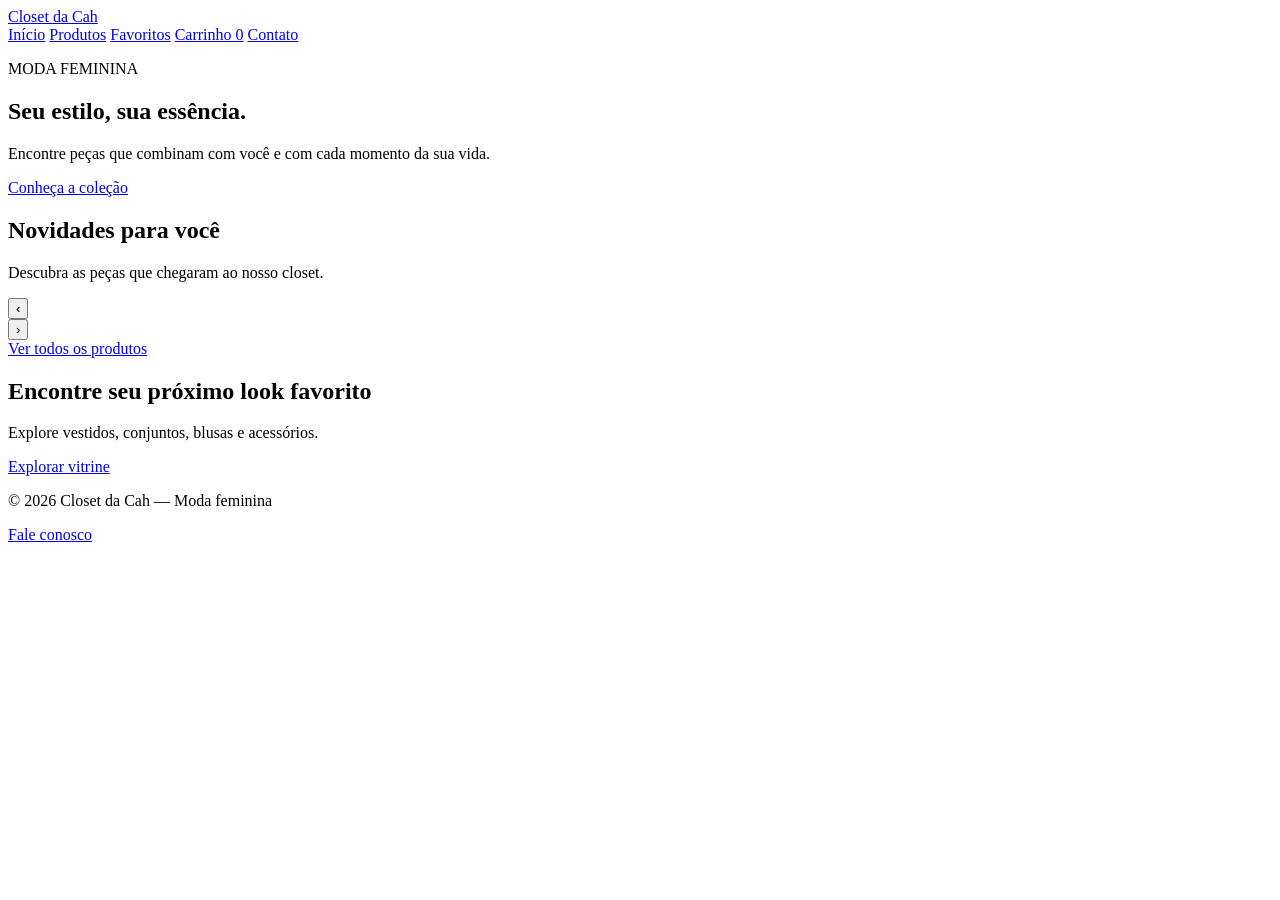
==== index.html @ eced7166 "Add initial HTML structure for Closet da Cah" ====
<!DOCTYPE html>
<html lang="pt-BR">
<head>
<meta charset="UTF-8">
<meta name="viewport" content="width=device-width, initial-scale=1.0">
<title>Closet da Cah | Moda feminina</title>
<link rel="stylesheet" href="style.css">
<script src="script.js" defer></script>
</head>
<body>
<header class="cabecalho">
<a class="logo" href="index.html">Closet <span>da Cah</span></a>
<nav>
<a href="index.html">Início</a>
<a href="produtos.html">Produtos</a>
<a href="favoritos.html">Favoritos</a>
<a href="carrinho.html">Carrinho <span id="total-carrinho">0</span></a>
<a href="contato.html">Contato</a>
</nav>
</header>
<main>
<section class="banner">
<div class="banner-conteudo">
<p class="subtitulo">MODA FEMININA</p>
<h1>Seu estilo, sua essência.</h1>
<p>Encontre peças que combinam com você e com cada momento da sua vida.</p>
<a href="produtos.html" class="botao">Conheça a coleção</a>
</div>
</section>
<section class="secao">
<h2>Novidades para você</h2>
<p class="descricao">Descubra as peças que chegaram ao nosso closet.</p>
<div class="carrossel">
<button class="seta" id="anterior" aria-label="Novidade anterior">‹</button>
<div id="novidades" class="grade-produtos"></div>
<button class="seta" id="proximo" aria-label="Próxima novidade">›</button>
</div>
<div class="centralizado">
<a href="produtos.html" class="botao botao-claro">Ver todos os produtos</a>
</div>
</section>
<section class="chamada">
<h2>Encontre seu próximo look favorito</h2>
<p>Explore vestidos, conjuntos, blusas e acessórios.</p>
<a href="produtos.html" class="botao">Explorar vitrine</a>
</section>
</main>
<footer>
<p>© 2026 Closet da Cah — Moda feminina</p>
<a href="contato.html">Fale conosco</a>
</footer>
</body>
</html>
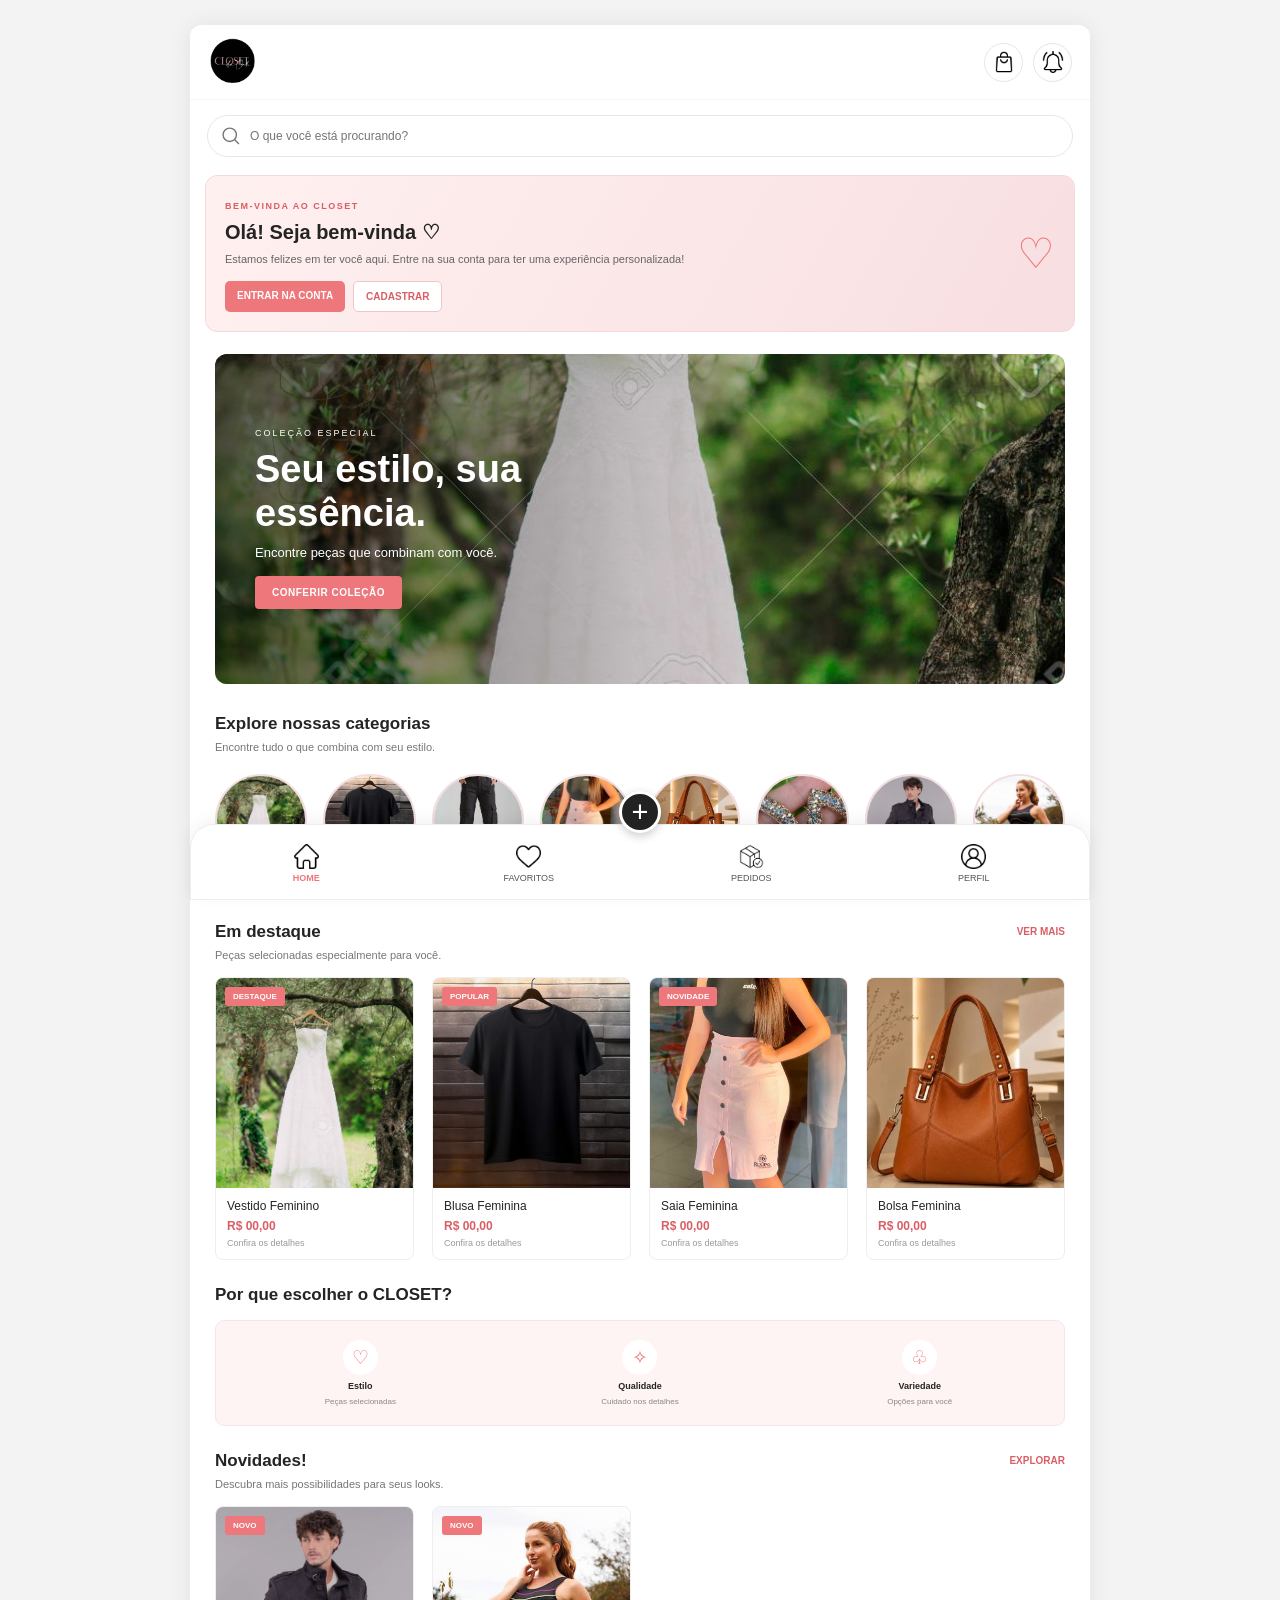
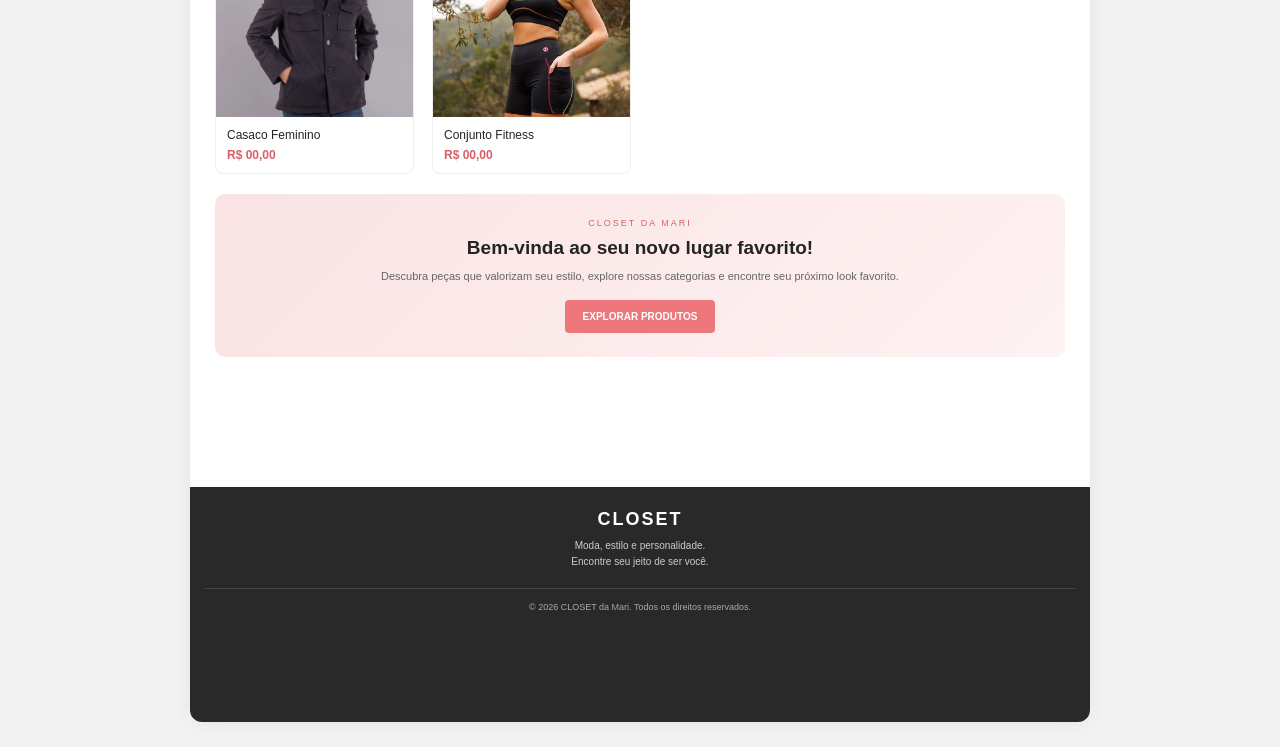
==== commit caf3fac8: "Atualizações do site" ====
--- a/index.html
+++ b/index.html
@@ -1,53 +1,1243 @@
+
 <!DOCTYPE html>
 <html lang="pt-BR">
 <head>
-<meta charset="UTF-8">
-<meta name="viewport" content="width=device-width, initial-scale=1.0">
-<title>Closet da Cah | Moda feminina</title>
-<link rel="stylesheet" href="style.css">
-<script src="script.js" defer></script>
+  <meta charset="UTF-8">
+  <meta name="viewport" content="width=device-width, initial-scale=1.0">
+  <title>CLOSET da Mari - Início</title>
+
+  <style>
+    * { margin: 0; padding: 0; box-sizing: border-box; }
+
+    :root {
+      --pink: #ed777b;
+      --pink-dark: #d95f65;
+      --pink-light: #fff1f1;
+      --pink-soft: #f8e3e4;
+      --text: #242424;
+      --muted: #777;
+      --white: #fff;
+    }
+
+    html { scroll-behavior: smooth; }
+
+    body {
+      min-height: 100vh;
+      background: #f3f3f3;
+      font-family: Arial, Helvetica, sans-serif;
+      color: var(--text);
+      display: flex;
+      justify-content: center;
+    }
+
+    button, input { font: inherit; }
+    button { cursor: pointer; }
+    a { color: inherit; text-decoration: none; }
+
+    .mobile {
+      position: relative;
+      width: 100%;
+      max-width: 430px;
+      min-height: 100vh;
+      background: white;
+      display: flex;
+      flex-direction: column;
+      box-shadow: 0 0 25px rgba(0,0,0,.07);
+      overflow: hidden;
+    }
+
+    /* CABEÇALHO */
+
+    .header {
+      height: 75px;
+      padding: 0 18px;
+      display: flex;
+      align-items: center;
+      justify-content: space-between;
+      flex-shrink: 0;
+      background: white;
+      border-bottom: 1px solid #f5f5f5;
+    }
+
+    .header-left {
+      display: flex;
+      align-items: center;
+      gap: 10px;
+    }
+
+    .logo { display: flex; align-items: center; }
+
+    .logo img {
+      width: 53px;
+      height: 53px;
+      object-fit: contain;
+      transition: transform .25s;
+    }
+
+    .logo:hover img { transform: scale(1.1); }
+
+    /* FOTO DE PERFIL NO CABEÇALHO */
+
+    .header-profile {
+      width: 43px;
+      height: 43px;
+      flex-shrink: 0;
+      border-radius: 50%;
+      overflow: hidden;
+      border: 2px solid var(--pink);
+      display: none;
+      transition: .25s;
+      background: var(--pink-light);
+    }
+
+    .header-profile:hover {
+      transform: scale(1.08);
+      box-shadow: 0 3px 10px #ed777b50;
+    }
+
+    .header-profile img {
+      width: 100%;
+      height: 100%;
+      object-fit: cover;
+      display: block;
+    }
+
+    .header-actions { display: flex; align-items: center; gap: 10px; }
+
+    .icon-button {
+      position: relative;
+      width: 39px;
+      height: 39px;
+      border: 1px solid #e5e5e5;
+      border-radius: 50%;
+      background: white;
+      display: flex;
+      justify-content: center;
+      align-items: center;
+      transition: .25s;
+    }
+
+    .icon-button img { width: 22px; height: 22px; object-fit: contain; }
+
+    .icon-button:hover {
+      background: var(--pink-light);
+      border-color: var(--pink);
+      transform: translateY(-3px);
+    }
+
+    /* PESQUISA */
+
+    .search-area { padding: 15px 17px 18px; background: white; }
+
+    .search-box {
+      height: 42px;
+      width: 100%;
+      border: 1px solid #e6e6e6;
+      border-radius: 25px;
+      display: flex;
+      align-items: center;
+      padding: 0 13px;
+      gap: 9px;
+      transition: .2s;
+    }
+
+    .search-box:focus-within {
+      border-color: var(--pink);
+      box-shadow: 0 0 0 3px rgba(237,119,123,.10);
+    }
+
+    .search-box svg {
+      width: 20px;
+      height: 20px;
+      stroke: #777;
+      stroke-width: 1.7;
+      fill: none;
+      flex-shrink: 0;
+    }
+
+    .search-box input {
+      width: 100%;
+      border: none;
+      outline: none;
+      background: transparent;
+      font-size: 12px;
+    }
+
+    /* BOAS-VINDAS */
+
+    .welcome-card {
+      margin: 0 15px 22px;
+      padding: 19px;
+      border-radius: 12px;
+      background: linear-gradient(120deg, #fff0f0, #f8dfe1);
+      border: 1px solid #f4dada;
+      display: flex;
+      align-items: center;
+      justify-content: space-between;
+      gap: 12px;
+      animation: aparecer .5s ease;
+    }
+
+    @keyframes aparecer {
+      from { opacity: 0; transform: translateY(10px); }
+      to { opacity: 1; transform: translateY(0); }
+    }
+
+    .welcome-info { flex: 1; min-width: 0; }
+
+    .welcome-info small {
+      color: var(--pink-dark);
+      font-size: 9px;
+      letter-spacing: 1.5px;
+      font-weight: bold;
+    }
+
+    .welcome-info h2 {
+      font-size: 20px;
+      margin: 7px 0;
+      overflow-wrap: anywhere;
+    }
+
+    .welcome-info p {
+      font-size: 11px;
+      line-height: 1.5;
+      color: #666;
+    }
+
+    .welcome-icon {
+      font-size: 42px;
+      color: var(--pink);
+      flex-shrink: 0;
+    }
+
+    .welcome-actions {
+      display: flex;
+      gap: 8px;
+      flex-wrap: wrap;
+      margin-top: 13px;
+    }
+
+    .welcome-actions button,
+    .welcome-actions a {
+      border: none;
+      border-radius: 5px;
+      padding: 9px 12px;
+      font-size: 10px;
+      font-weight: bold;
+      background: var(--pink);
+      color: white;
+      cursor: pointer;
+    }
+
+    .welcome-actions .logout-button {
+      background: white;
+      color: var(--pink-dark);
+      border: 1px solid #edc7c8;
+    }
+
+    /* NOTIFICAÇÃO */
+
+    .notification-message {
+      display: none;
+      margin: 0 15px 15px;
+      padding: 12px 14px;
+      background: #fff4f4;
+      border: 1px solid #f3dada;
+      border-radius: 8px;
+      color: #8e4145;
+      font-size: 11px;
+      line-height: 1.5;
+    }
+
+    .notification-message.show { display: block; }
+
+    /* CONTEÚDO */
+
+    .content { flex: 1; padding-bottom: 100px; }
+
+    /* BANNER */
+
+    .hero {
+      position: relative;
+      height: 225px;
+      margin: 0 14px 25px;
+      overflow: hidden;
+      border-radius: 12px;
+      background: #f5dfe0;
+    }
+
+    .hero > img {
+      width: 100%;
+      height: 100%;
+      object-fit: cover;
+      display: block;
+      transition: transform .6s;
+    }
+
+    .hero:hover > img { transform: scale(1.04); }
+
+    .hero-overlay {
+      position: absolute;
+      inset: 0;
+      padding: 22px;
+      display: flex;
+      flex-direction: column;
+      justify-content: center;
+      align-items: flex-start;
+      background: linear-gradient(90deg, rgba(0,0,0,.58), rgba(0,0,0,.18), transparent);
+      color: white;
+    }
+
+    .hero-overlay small { font-size: 9px; letter-spacing: 2px; margin-bottom: 10px; }
+    .hero-overlay h1 { max-width: 210px; font-size: 27px; line-height: 1.15; margin-bottom: 10px; }
+    .hero-overlay p { font-size: 11px; margin-bottom: 16px; }
+
+    .hero-overlay button {
+      border: none;
+      border-radius: 4px;
+      padding: 11px 17px;
+      background: var(--pink);
+      color: white;
+      font-size: 10px;
+      font-weight: bold;
+      letter-spacing: .5px;
+      transition: .25s;
+    }
+
+    .hero-overlay button:hover { background: var(--pink-dark); transform: translateY(-2px); }
+
+    /* TÍTULOS */
+
+    .section-heading {
+      padding: 0 17px;
+      margin: 25px 0 15px;
+      display: flex;
+      justify-content: space-between;
+      align-items: center;
+    }
+
+    .section-heading h2 { font-size: 17px; font-weight: 600; }
+
+    .section-heading a {
+      color: var(--pink-dark);
+      font-size: 10px;
+      font-weight: bold;
+    }
+
+    .section-subtitle {
+      padding: 0 17px;
+      color: var(--muted);
+      font-size: 11px;
+      margin-top: -8px;
+      margin-bottom: 16px;
+    }
+
+    /* CATEGORIAS */
+
+    .categories {
+      padding: 5px 16px 12px;
+      display: grid;
+      grid-template-columns: repeat(4, minmax(0, 1fr));
+      gap: 19px 12px;
+    }
+
+    .category {
+      min-width: 0;
+      border: none;
+      background: transparent;
+      display: flex;
+      align-items: center;
+      flex-direction: column;
+      gap: 7px;
+      color: var(--text);
+      transition: transform .25s;
+    }
+
+    .category:hover { transform: translateY(-5px); }
+
+    .category-image {
+      width: 100%;
+      aspect-ratio: 1;
+      border-radius: 50%;
+      overflow: hidden;
+      background: var(--pink-light);
+      border: 2px solid #f3dddd;
+      transition: .25s;
+    }
+
+    .category:hover .category-image {
+      border-color: var(--pink);
+      box-shadow: 0 5px 12px rgba(237,119,123,.18);
+    }
+
+    .category-image img {
+      width: 100%;
+      height: 100%;
+      display: block;
+      object-fit: cover;
+      transition: transform .3s;
+    }
+
+    .category:hover img { transform: scale(1.08); }
+    .category span { font-size: 10px; font-weight: 500; white-space: nowrap; }
+
+    /* PRODUTOS */
+
+    .products {
+      display: grid;
+      grid-template-columns: repeat(2, minmax(0, 1fr));
+      gap: 14px;
+      padding: 0 15px;
+    }
+
+    .product-card {
+      min-width: 0;
+      background: white;
+      border: 1px solid #eee;
+      border-radius: 8px;
+      overflow: hidden;
+      cursor: pointer;
+      transition: transform .25s, box-shadow .25s;
+    }
+
+    .product-card:hover {
+      transform: translateY(-5px);
+      box-shadow: 0 7px 18px rgba(0,0,0,.09);
+    }
+
+    .product-image {
+      height: 175px;
+      position: relative;
+      overflow: hidden;
+      background: #f8f4f4;
+    }
+
+    .product-image img {
+      width: 100%;
+      height: 100%;
+      object-fit: cover;
+      display: block;
+      transition: transform .35s;
+    }
+
+    .product-card:hover .product-image img { transform: scale(1.07); }
+
+    .product-tag {
+      position: absolute;
+      top: 9px;
+      left: 9px;
+      padding: 5px 8px;
+      background: var(--pink);
+      color: white;
+      border-radius: 3px;
+      font-size: 8px;
+      font-weight: bold;
+    }
+
+    .product-info { padding: 11px; }
+    .product-info h3 { font-size: 12px; font-weight: 500; margin-bottom: 6px; }
+    .product-info p { color: var(--pink-dark); font-size: 12px; font-weight: bold; }
+    .product-info small { display: block; margin-top: 5px; font-size: 9px; color: #999; }
+
+    .no-results {
+      display: none;
+      padding: 25px 15px;
+      text-align: center;
+      color: #777;
+      font-size: 12px;
+      line-height: 1.6;
+    }
+
+    .no-results strong { display: block; color: var(--pink-dark); font-size: 15px; margin-bottom: 5px; }
+
+    /* BENEFÍCIOS */
+
+    .benefits {
+      margin: 10px 15px 25px;
+      padding: 19px 8px;
+      background: #fff4f4;
+      border: 1px solid #f8e5e5;
+      border-radius: 9px;
+      display: grid;
+      grid-template-columns: repeat(3, 1fr);
+      gap: 7px;
+      text-align: center;
+    }
+
+    .benefit-item { display: flex; flex-direction: column; align-items: center; gap: 6px; }
+
+    .benefit-icon {
+      width: 35px;
+      height: 35px;
+      border-radius: 50%;
+      background: white;
+      display: flex;
+      justify-content: center;
+      align-items: center;
+      color: var(--pink);
+      font-size: 19px;
+    }
+
+    .benefit-item strong { font-size: 9px; }
+    .benefit-item small { color: #888; font-size: 8px; }
+
+    /* MENSAGEM DA LOJA */
+
+    .store-message {
+      margin: 20px 15px 30px;
+      padding: 24px 16px;
+      background: linear-gradient(135deg, #f9e3e4, #fff2f2);
+      border-radius: 10px;
+      text-align: center;
+    }
+
+    .store-message .mini-title {
+      color: var(--pink-dark);
+      font-size: 9px;
+      letter-spacing: 2px;
+      margin-bottom: 9px;
+    }
+
+    .store-message h2 { font-size: 19px; margin-bottom: 9px; }
+
+    .store-message p { font-size: 11px; color: #666; line-height: 1.6; }
+
+    .store-message button {
+      margin-top: 15px;
+      padding: 11px 18px;
+      background: var(--pink);
+      color: white;
+      border: none;
+      border-radius: 4px;
+      font-size: 10px;
+      font-weight: bold;
+      transition: .25s;
+    }
+
+    .store-message button:hover { background: var(--pink-dark); transform: scale(1.04); }
+
+    /* RODAPÉ */
+
+    .footer {
+      padding: 22px 15px 110px;
+      background: #292929;
+      color: white;
+      text-align: center;
+    }
+
+    .footer h2 { font-size: 18px; letter-spacing: 2px; margin-bottom: 8px; }
+    .footer p { color: #ccc; font-size: 10px; line-height: 1.6; }
+
+    .footer .copyright {
+      margin-top: 18px;
+      padding-top: 13px;
+      border-top: 1px solid #444;
+      font-size: 9px;
+      color: #aaa;
+    }
+
+    /* BOTÃO ADICIONAR */
+
+    .add-button {
+      position: fixed;
+      z-index: 5;
+      bottom: 67px;
+      left: 50%;
+      transform: translateX(-50%);
+      width: 42px;
+      height: 42px;
+      border: 3px solid white;
+      border-radius: 50%;
+      background: #222;
+      color: white;
+      font-size: 29px;
+      font-weight: 300;
+      display: flex;
+      align-items: center;
+      justify-content: center;
+      box-shadow: 0 3px 10px rgba(0,0,0,.2);
+      transition: .25s;
+    }
+
+    .add-button:hover {
+      transform: translateX(-50%) scale(1.12);
+      background: var(--pink);
+    }
+
+    /* NAVEGAÇÃO */
+
+    .bottom-nav {
+      position: fixed;
+      z-index: 4;
+      bottom: 0;
+      left: 50%;
+      transform: translateX(-50%);
+      width: 100%;
+      max-width: 430px;
+      height: 76px;
+      padding: 8px 4px 5px;
+      display: grid;
+      grid-template-columns: repeat(4, minmax(0, 1fr));
+      align-items: center;
+      background: white;
+      border: 1px solid #eee;
+      border-radius: 24px 24px 0 0;
+      box-shadow: 0 -4px 15px rgba(0,0,0,.05);
+    }
+
+    .nav-item {
+      height: 55px;
+      display: flex;
+      justify-content: center;
+      align-items: center;
+      flex-direction: column;
+      gap: 4px;
+      color: #555;
+      font-size: 9px;
+      transition: .2s;
+    }
+
+    .nav-item img { width: 25px; height: 25px; object-fit: contain; }
+    .nav-item:hover { transform: translateY(-3px); color: var(--pink); }
+    .nav-item.active { color: var(--pink); font-weight: bold; }
+
+    /* DESKTOP */
+
+    @media (min-width: 700px) {
+      body { padding: 25px 0; }
+
+      .mobile {
+        max-width: 900px;
+        min-height: 100vh;
+        border-radius: 12px;
+      }
+
+      .hero { height: 330px; margin: 0 25px 30px; }
+      .hero-overlay { padding: 40px; }
+      .hero-overlay h1 { font-size: 38px; max-width: 300px; }
+      .hero-overlay p { font-size: 13px; }
+
+      .categories {
+        grid-template-columns: repeat(8, minmax(0, 1fr));
+        padding-left: 25px;
+        padding-right: 25px;
+        gap: 16px;
+      }
+
+      .category span { font-size: 11px; }
+      .section-heading { padding: 0 25px; }
+      .section-subtitle { padding: 0 25px; }
+
+      .products {
+        grid-template-columns: repeat(4, minmax(0, 1fr));
+        padding: 0 25px;
+        gap: 18px;
+      }
+
+      .product-image { height: 210px; }
+      .benefits { margin-left: 25px; margin-right: 25px; }
+      .store-message { margin-left: 25px; margin-right: 25px; }
+      .bottom-nav { max-width: 900px; }
+    }
+
+    @media (max-width: 350px) {
+      .categories { column-gap: 7px; }
+      .category span { font-size: 9px; }
+      .product-image { height: 145px; }
+      .hero-overlay h1 { font-size: 22px; }
+      .welcome-info h2 { font-size: 17px; }
+    }
+
+    @media (prefers-reduced-motion: reduce) {
+      *, *::before, *::after {
+        scroll-behavior: auto !important;
+        transition-duration: .01ms !important;
+      }
+    }
+  </style>
 </head>
+
 <body>
-<header class="cabecalho">
-<a class="logo" href="index.html">Closet <span>da Cah</span></a>
-<nav>
-<a href="index.html">Início</a>
-<a href="produtos.html">Produtos</a>
-<a href="favoritos.html">Favoritos</a>
-<a href="carrinho.html">Carrinho <span id="total-carrinho">0</span></a>
-<a href="contato.html">Contato</a>
-</nav>
-</header>
-<main>
-<section class="banner">
-<div class="banner-conteudo">
-<p class="subtitulo">MODA FEMININA</p>
-<h1>Seu estilo, sua essência.</h1>
-<p>Encontre peças que combinam com você e com cada momento da sua vida.</p>
-<a href="produtos.html" class="botao">Conheça a coleção</a>
-</div>
-</section>
-<section class="secao">
-<h2>Novidades para você</h2>
-<p class="descricao">Descubra as peças que chegaram ao nosso closet.</p>
-<div class="carrossel">
-<button class="seta" id="anterior" aria-label="Novidade anterior">‹</button>
-<div id="novidades" class="grade-produtos"></div>
-<button class="seta" id="proximo" aria-label="Próxima novidade">›</button>
-</div>
-<div class="centralizado">
-<a href="produtos.html" class="botao botao-claro">Ver todos os produtos</a>
-</div>
-</section>
-<section class="chamada">
-<h2>Encontre seu próximo look favorito</h2>
-<p>Explore vestidos, conjuntos, blusas e acessórios.</p>
-<a href="produtos.html" class="botao">Explorar vitrine</a>
-</section>
+
+<main class="mobile">
+
+  <header class="header">
+
+    <div class="header-left">
+
+      <!-- FOTO DE PERFIL: APARECE SOMENTE QUANDO ESTIVER LOGADO -->
+      <a href="perfil.html" class="header-profile" id="headerProfile" aria-label="Meu perfil">
+        <img src="images/user.png" alt="Foto de perfil" id="headerProfilePhoto">
+      </a>
+
+      <a href="index.html" class="logo">
+        <img src="images/logo.png" alt="CLOSET da Mari">
+      </a>
+
+    </div>
+
+    <div class="header-actions">
+
+      <button class="icon-button"
+        aria-label="Sacola"
+        onclick="window.location.href='pedidos.html'">
+        <img src="images/bag.png" alt="">
+      </button>
+
+      <button class="icon-button"
+        aria-label="Notificações"
+        onclick="mostrarNotificacao()">
+        <img src="images/bell.png" alt="">
+      </button>
+
+    </div>
+  </header>
+
+  <!-- PESQUISA -->
+
+  <div class="search-area">
+    <label class="search-box">
+      <svg viewBox="0 0 24 24">
+        <circle cx="10.5" cy="10.5" r="8"/>
+        <path d="m16.5 16.5 5 5"/>
+      </svg>
+
+      <input
+        type="search"
+        id="searchInput"
+        placeholder="O que você está procurando?"
+        aria-label="Pesquisar produtos">
+    </label>
+  </div>
+
+  <!-- BOAS-VINDAS PERSONALIZADAS -->
+
+  <div class="welcome-card">
+
+    <div class="welcome-info">
+      <small id="welcomeLabel">BEM-VINDA AO CLOSET</small>
+
+      <h2 id="welcomeTitle">Olá! Seja bem-vinda ♡</h2>
+
+      <p id="welcomeMessage">
+        Estamos felizes em ter você aqui. Explore nossas peças e encontre seu próximo look!
+      </p>
+
+      <div class="welcome-actions" id="welcomeActions">
+        <a href="perfil.html">ENTRAR NA CONTA</a>
+        <a href="cadastro.html" class="logout-button">CADASTRAR</a>
+      </div>
+    </div>
+
+    <div class="welcome-icon">♡</div>
+
+  </div>
+
+  <div class="notification-message" id="notificationMessage"></div>
+
+  <!-- CONTEÚDO -->
+
+  <section class="content">
+
+    <!-- BANNER PRINCIPAL -->
+
+    <div class="hero">
+      <img src="images/vestido2.jpg" alt="Coleção CLOSET">
+
+      <div class="hero-overlay">
+        <small>COLEÇÃO ESPECIAL</small>
+        <h1>Seu estilo, sua essência.</h1>
+        <p>Encontre peças que combinam com você.</p>
+
+        <button onclick="abrirProduto('vestido2')">
+          CONFERIR COLEÇÃO
+        </button>
+      </div>
+    </div>
+
+    <!-- CATEGORIAS -->
+
+    <div class="section-heading">
+      <h2>Explore nossas categorias</h2>
+    </div>
+
+    <p class="section-subtitle">
+      Encontre tudo o que combina com seu estilo.
+    </p>
+
+    <div class="categories" id="categorias">
+
+      <button class="category" onclick="abrirProduto('vestido2')">
+        <div class="category-image">
+          <img src="images/vestido2.jpg" alt="Vestidos">
+        </div>
+        <span>Vestidos</span>
+      </button>
+
+      <button class="category" onclick="abrirProduto('blusa1')">
+        <div class="category-image">
+          <img src="images/blusa1.jpg" alt="Blusas">
+        </div>
+        <span>Blusas</span>
+      </button>
+
+      <button class="category" onclick="abrirProduto('calca')">
+        <div class="category-image">
+          <img src="images/calça.png" alt="Calças">
+        </div>
+        <span>Calças</span>
+      </button>
+
+      <button class="category" onclick="abrirProduto('saia')">
+        <div class="category-image">
+          <img src="images/saia.png" alt="Saias">
+        </div>
+        <span>Saias</span>
+      </button>
+
+      <button class="category" onclick="abrirProduto('bolsa')">
+        <div class="category-image">
+          <img src="images/bolsa.png" alt="Bolsas">
+        </div>
+        <span>Bolsas</span>
+      </button>
+
+      <button class="category" onclick="abrirProduto('bijuteria')">
+        <div class="category-image">
+          <img src="images/bijuterias.png" alt="Bijuterias">
+        </div>
+        <span>Bijuterias</span>
+      </button>
+
+      <button class="category" onclick="abrirProduto('casaco')">
+        <div class="category-image">
+          <img src="images/casaco.png" alt="Casacos">
+        </div>
+        <span>Casacos</span>
+      </button>
+
+      <button class="category" onclick="abrirProduto('fitness')">
+        <div class="category-image">
+          <img src="images/fitness.png" alt="Fitness">
+        </div>
+        <span>Fitness</span>
+      </button>
+
+    </div>
+
+    <!-- PRODUTOS EM DESTAQUE -->
+
+    <div class="section-heading">
+      <h2>Em destaque</h2>
+      <a href="#novidades">VER MAIS</a>
+    </div>
+
+    <p class="section-subtitle">
+      Peças selecionadas especialmente para você.
+    </p>
+
+    <div class="products" id="destaques">
+
+      <article class="product-card"
+        data-name="Vestido Feminino"
+        onclick="abrirProduto('vestido2')">
+
+        <div class="product-image">
+          <img src="images/vestido2.jpg" alt="Vestido feminino">
+          <span class="product-tag">DESTAQUE</span>
+        </div>
+
+        <div class="product-info">
+          <h3>Vestido Feminino</h3>
+          <p>R$ 00,00</p>
+          <small>Confira os detalhes</small>
+        </div>
+      </article>
+
+      <article class="product-card"
+        data-name="Blusa Feminina"
+        onclick="abrirProduto('blusa1')">
+
+        <div class="product-image">
+          <img src="images/blusa1.jpg" alt="Blusa feminina">
+          <span class="product-tag">POPULAR</span>
+        </div>
+
+        <div class="product-info">
+          <h3>Blusa Feminina</h3>
+          <p>R$ 00,00</p>
+          <small>Confira os detalhes</small>
+        </div>
+      </article>
+
+      <article class="product-card"
+        data-name="Saia Feminina"
+        onclick="abrirProduto('saia')">
+
+        <div class="product-image">
+          <img src="images/saia.png" alt="Saia feminina">
+          <span class="product-tag">NOVIDADE</span>
+        </div>
+
+        <div class="product-info">
+          <h3>Saia Feminina</h3>
+          <p>R$ 00,00</p>
+          <small>Confira os detalhes</small>
+        </div>
+      </article>
+
+      <article class="product-card"
+        data-name="Bolsa Feminina"
+        onclick="abrirProduto('bolsa')">
+
+        <div class="product-image">
+          <img src="images/bolsa.png" alt="Bolsa feminina">
+        </div>
+
+        <div class="product-info">
+          <h3>Bolsa Feminina</h3>
+          <p>R$ 00,00</p>
+          <small>Confira os detalhes</small>
+        </div>
+      </article>
+
+    </div>
+
+    <div class="no-results" id="noResults">
+      <strong>Nenhum produto encontrado ♡</strong>
+      Tente pesquisar por outro nome ou categoria.
+    </div>
+
+    <!-- BENEFÍCIOS -->
+
+    <div class="section-heading">
+      <h2>Por que escolher o CLOSET?</h2>
+    </div>
+
+    <div class="benefits">
+
+      <div class="benefit-item">
+        <div class="benefit-icon">♡</div>
+        <strong>Estilo</strong>
+        <small>Peças selecionadas</small>
+      </div>
+
+      <div class="benefit-item">
+        <div class="benefit-icon">✧</div>
+        <strong>Qualidade</strong>
+        <small>Cuidado nos detalhes</small>
+      </div>
+
+      <div class="benefit-item">
+        <div class="benefit-icon">♧</div>
+        <strong>Variedade</strong>
+        <small>Opções para você</small>
+      </div>
+
+    </div>
+
+    <!-- NOVIDADES -->
+
+    <div class="section-heading" id="novidades">
+      <h2>Novidades!</h2>
+      <a href="#categorias">EXPLORAR</a>
+    </div>
+
+    <p class="section-subtitle">
+      Descubra mais possibilidades para seus looks.
+    </p>
+
+    <div class="products">
+
+      <article class="product-card"
+        data-name="Casaco Feminino"
+        onclick="abrirProduto('casaco')">
+
+        <div class="product-image">
+          <img src="images/casaco.png" alt="Casaco feminino">
+          <span class="product-tag">NOVO</span>
+        </div>
+
+        <div class="product-info">
+          <h3>Casaco Feminino</h3>
+          <p>R$ 00,00</p>
+        </div>
+      </article>
+
+      <article class="product-card"
+        data-name="Conjunto Fitness"
+        onclick="abrirProduto('fitness')">
+
+        <div class="product-image">
+          <img src="images/fitness.png" alt="Moda fitness">
+          <span class="product-tag">NOVO</span>
+        </div>
+
+        <div class="product-info">
+          <h3>Conjunto Fitness</h3>
+          <p>R$ 00,00</p>
+        </div>
+      </article>
+
+    </div>
+
+    <!-- MENSAGEM FINAL -->
+
+    <div class="store-message">
+
+      <div class="mini-title">CLOSET DA MARI</div>
+
+      <h2>Bem-vinda ao seu novo lugar favorito!</h2>
+
+      <p>
+        Descubra peças que valorizam seu estilo,
+        explore nossas categorias e encontre
+        seu próximo look favorito.
+      </p>
+
+      <button onclick="document.getElementById('categorias').scrollIntoView({behavior:'smooth'})">
+        EXPLORAR PRODUTOS
+      </button>
+
+    </div>
+
+  </section>
+
+  <!-- RODAPÉ -->
+
+  <footer class="footer">
+    <h2>CLOSET</h2>
+
+    <p>
+      Moda, estilo e personalidade.<br>
+      Encontre seu jeito de ser você.
+    </p>
+
+    <div class="copyright">
+      © 2026 CLOSET da Mari. Todos os direitos reservados.
+    </div>
+  </footer>
+
+  <!-- BOTÃO ADICIONAR -->
+
+  <button class="add-button"
+    aria-label="Adicionar produto"
+    onclick="window.location.href='criar-produto.html'">
+    +
+  </button>
+
+  <!-- NAVEGAÇÃO INFERIOR -->
+
+  <nav class="bottom-nav">
+
+    <a href="./index.html" class="nav-item active">
+      <img src="images/home.png" alt="">
+      <span>HOME</span>
+    </a>
+
+    <a href="./favoritos.html" class="nav-item">
+      <img src="images/heart.png" alt="">
+      <span>FAVORITOS</span>
+    </a>
+
+    <a href="./pedidos.html" class="nav-item">
+      <img src="images/package.png" alt="">
+      <span>PEDIDOS</span>
+    </a>
+
+    <a href="./perfil.html" class="nav-item">
+      <img src="images/user.png" alt="">
+      <span>PERFIL</span>
+    </a>
+
+  </nav>
+
 </main>
-<footer>
-<p>© 2026 Closet da Cah — Moda feminina</p>
-<a href="contato.html">Fale conosco</a>
-</footer>
+
+<script>
+
+  // ABRIR PRODUTO
+
+  function abrirProduto(id) {
+    window.location.href = `produtos.html?id=${encodeURIComponent(id)}`;
+  }
+
+  // LER A CONTA CONECTADA
+
+  function obterUsuarioLogado() {
+    try {
+      return JSON.parse(localStorage.getItem("usuarioLogado"));
+    } catch (erro) {
+      return null;
+    }
+  }
+
+  // ATUALIZAR FOTO DE PERFIL NO CABEÇALHO
+
+  function atualizarFotoCabecalho() {
+    const usuario = obterUsuarioLogado();
+
+    const areaFoto = document.getElementById("headerProfile");
+    const imagem = document.getElementById("headerProfilePhoto");
+
+    if (!areaFoto || !imagem) return;
+
+    if (usuario) {
+      let foto = usuario.fotoPerfil;
+
+      // Busca a foto também no cadastro do usuário
+      if (!foto && usuario.id) {
+        try {
+          const usuarios = JSON.parse(localStorage.getItem("usuarios")) || [];
+          const cadastro = usuarios.find(u => String(u.id) === String(usuario.id));
+
+          if (cadastro && cadastro.fotoPerfil) {
+            foto = cadastro.fotoPerfil;
+          }
+        } catch (erro) {
+          console.error("Erro ao buscar foto do usuário:", erro);
+        }
+      }
+
+      imagem.src = foto || "images/user.png";
+      areaFoto.style.display = "block";
+
+    } else {
+      areaFoto.style.display = "none";
+      imagem.src = "images/user.png";
+    }
+  }
+
+  // SAUDAÇÃO DE ACORDO COM O HORÁRIO
+
+  function obterSaudacao() {
+    const hora = new Date().getHours();
+
+    if (hora >= 5 && hora < 12) {
+      return "Bom dia";
+    }
+
+    if (hora >= 12 && hora < 18) {
+      return "Boa tarde";
+    }
+
+    return "Boa noite";
+  }
+
+  // PERSONALIZAR BOAS-VINDAS
+
+  function atualizarBoasVindas() {
+    const usuario = obterUsuarioLogado();
+
+    const label = document.getElementById("welcomeLabel");
+    const title = document.getElementById("welcomeTitle");
+    const message = document.getElementById("welcomeMessage");
+    const actions = document.getElementById("welcomeActions");
+
+    if (usuario && usuario.nome) {
+      const primeiroNome = usuario.nome.trim().split(" ")[0];
+
+      label.textContent = "QUE BOM TER VOCÊ AQUI!";
+      title.textContent = `${obterSaudacao()}, ${primeiroNome}! ♡`;
+
+      message.textContent =
+        "Seja bem-vinda de volta! Explore nossas novidades e encontre peças que combinam com você.";
+
+      actions.innerHTML = `
+        <a href="perfil.html">MEU PERFIL</a>
+        <button class="logout-button" onclick="sairDaConta()">SAIR DA CONTA</button>
+      `;
+
+    } else {
+      label.textContent = "BEM-VINDA AO CLOSET";
+      title.textContent = "Olá! Seja bem-vinda ♡";
+
+      message.textContent =
+        "Estamos felizes em ter você aqui. Entre na sua conta para ter uma experiência personalizada!";
+
+      actions.innerHTML = `
+        <a href="perfil.html">ENTRAR NA CONTA</a>
+        <a href="cadastro.html" class="logout-button">CADASTRAR</a>
+      `;
+    }
+  }
+
+  // ENCERRAR SESSÃO
+
+  function sairDaConta() {
+    const confirmar = confirm("Deseja realmente sair da sua conta?");
+
+    if (confirmar) {
+      localStorage.removeItem("usuarioLogado");
+
+      alert("Você saiu da sua conta.");
+
+      atualizarBoasVindas();
+      atualizarFotoCabecalho();
+    }
+  }
+
+  // NOTIFICAÇÕES
+
+  function mostrarNotificacao() {
+    const caixa = document.getElementById("notificationMessage");
+    const usuario = obterUsuarioLogado();
+
+    if (usuario && usuario.nome) {
+      caixa.textContent =
+        "♡ Olá! Fique de olho nas novidades do CLOSET. Estamos sempre preparando novas opções para você!";
+    } else {
+      caixa.textContent =
+        "♡ Entre ou cadastre-se para aproveitar uma experiência personalizada no CLOSET!";
+    }
+
+    caixa.classList.add("show");
+
+    caixa.scrollIntoView({
+      behavior: "smooth",
+      block: "nearest"
+    });
+  }
+
+  // PESQUISAR PRODUTOS
+
+  const searchInput = document.getElementById("searchInput");
+  const produtos = document.querySelectorAll(".product-card");
+  const noResults = document.getElementById("noResults");
+
+  searchInput.addEventListener("input", function() {
+    const termo = this.value
+      .toLowerCase()
+      .trim()
+      .normalize("NFD")
+      .replace(/[\u0300-\u036f]/g, "");
+
+    let encontrados = 0;
+
+    produtos.forEach(function(produto) {
+      const nome = (produto.dataset.name || "")
+        .toLowerCase()
+        .normalize("NFD")
+        .replace(/[\u0300-\u036f]/g, "");
+
+      if (nome.includes(termo)) {
+        produto.style.display = "";
+        encontrados++;
+      } else {
+        produto.style.display = "none";
+      }
+    });
+
+    noResults.style.display =
+      encontrados === 0 ? "block" : "none";
+  });
+
+  // INICIAR PÁGINA
+
+  atualizarBoasVindas();
+  atualizarFotoCabecalho();
+
+</script>
+
 </body>
-</html>
+</html>
